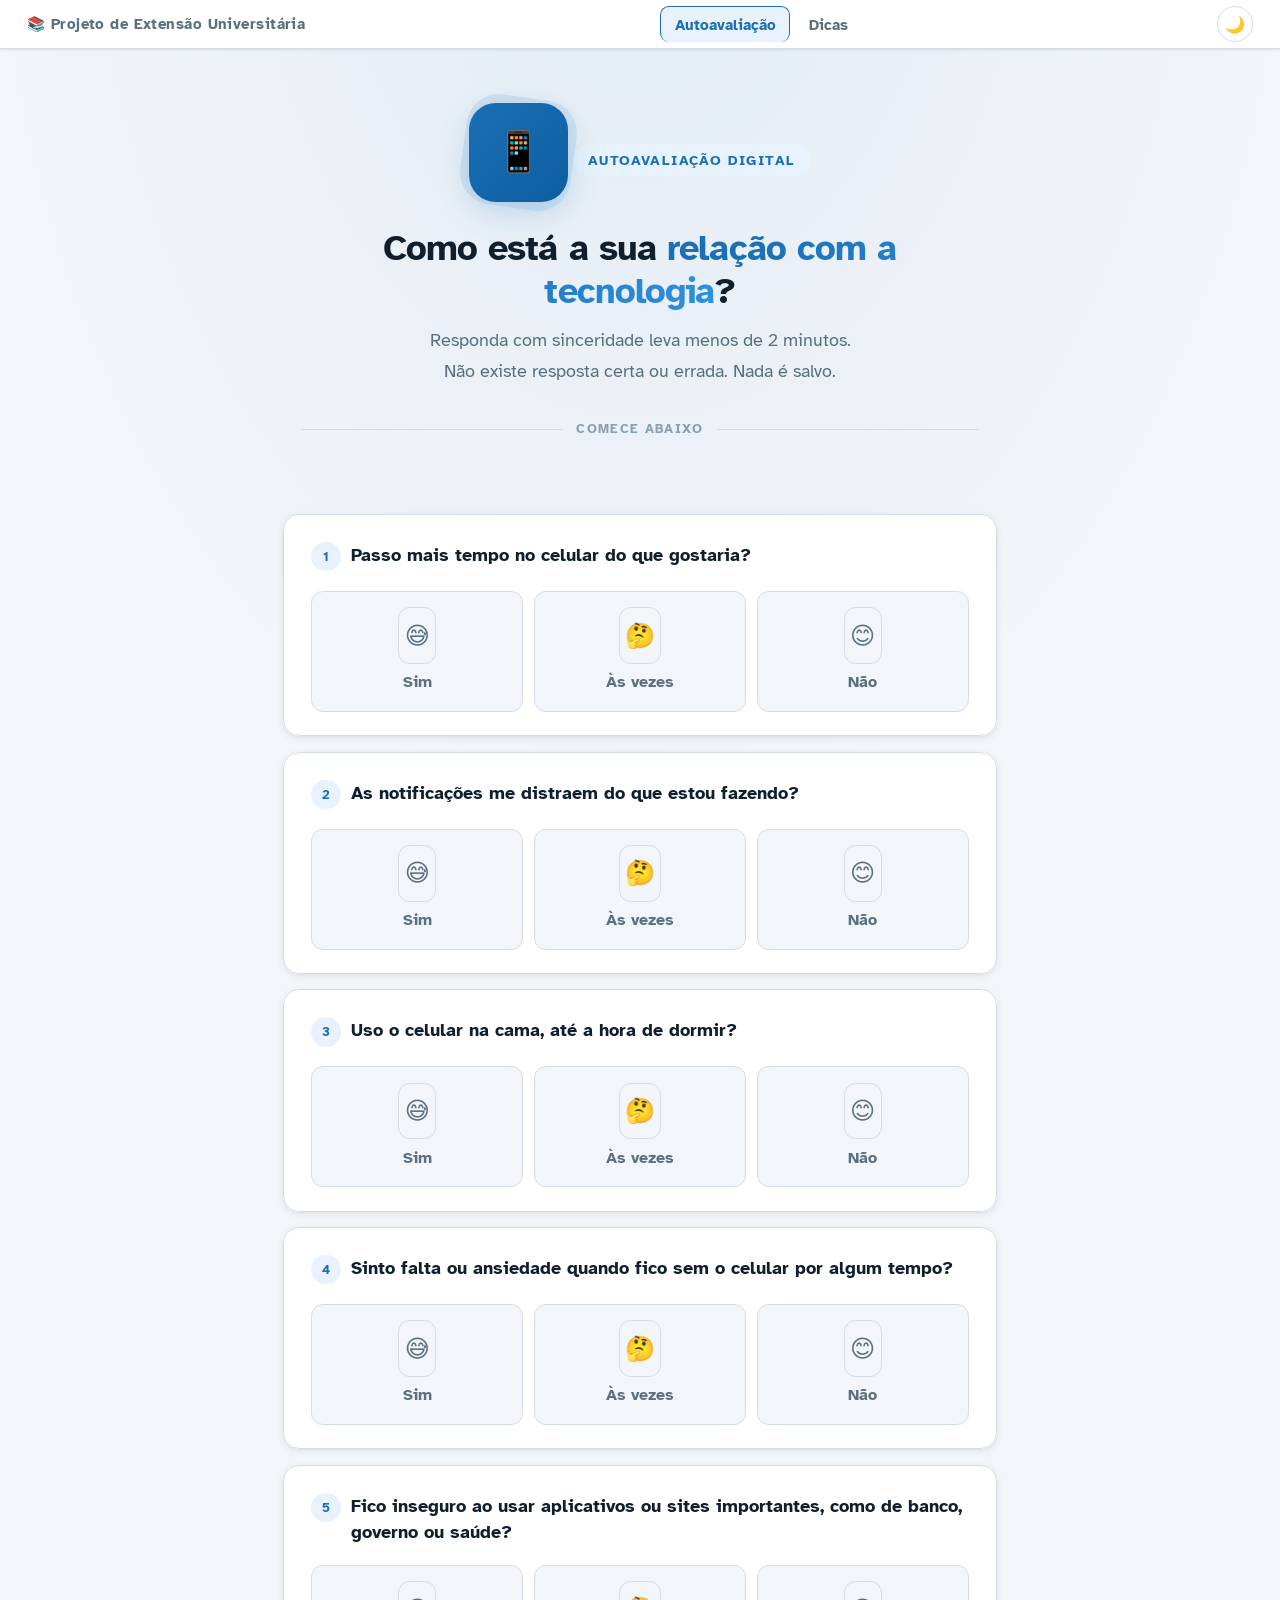
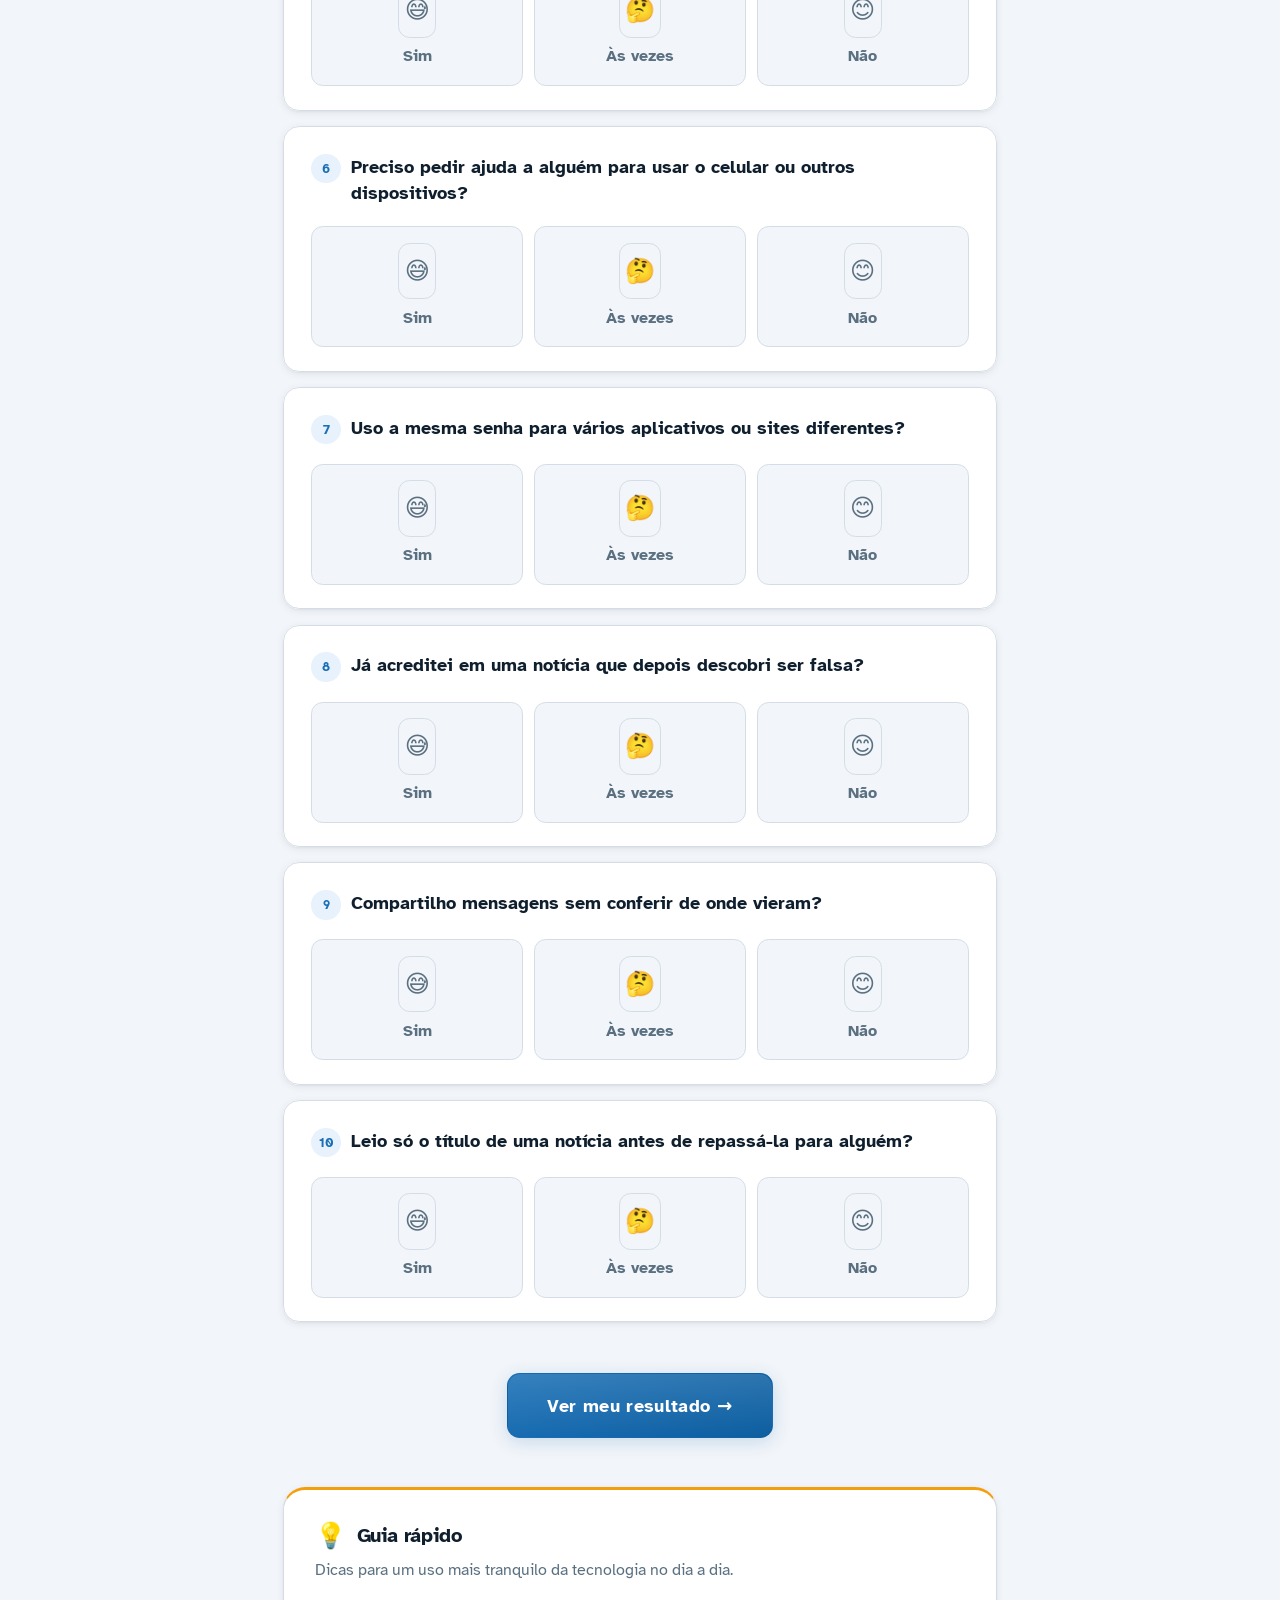
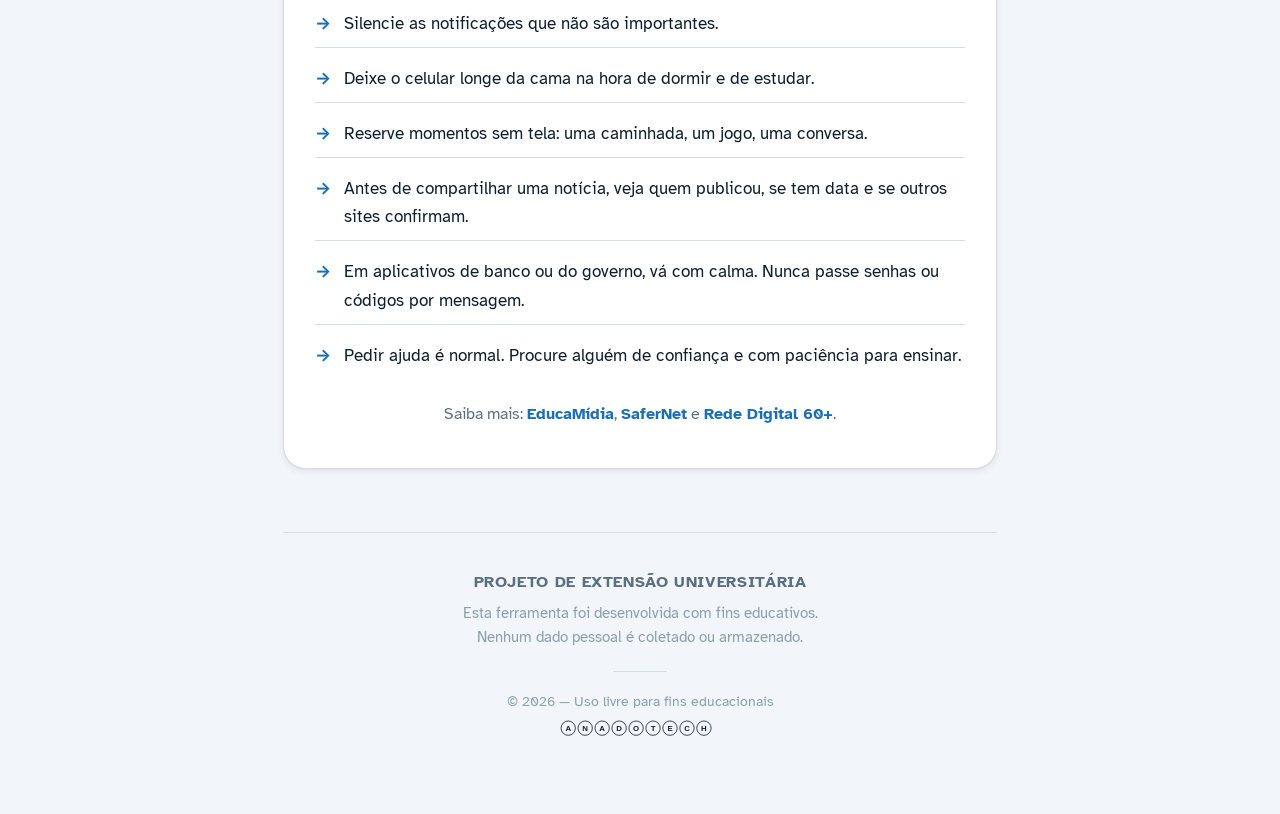
==== autoavalicao.html @ 55331526 "Primeira versão da página de autoavaliação" ====
<!DOCTYPE html>
<html lang="pt-BR">

<head>
  <meta charset="utf-8">
  <meta name="viewport" content="width=device-width, initial-scale=1, viewport-fit=cover">
  <meta name="description"
    content="Autoavaliação rápida sobre sua relação com a tecnologia. Responda em menos de 2 minutos e receba dicas personalizadas.">
  <title>Autoavaliação Digital — Projeto de Extensão</title>

  <!-- Fontes -->
  <link rel="preconnect" href="https://fonts.googleapis.com">
  <link rel="preconnect" href="https://fonts.gstatic.com" crossorigin>
  <link
    href="https://fonts.googleapis.com/css2?family=Atkinson+Hyperlegible:ital,wght@0,400;0,700;1,400&family=Inter:wght@400;500;600&display=swap"
    rel="stylesheet">

  <!-- CSS -->
  <link rel="stylesheet" href="autoavaliacao.css">
</head>

<body>

  <!-- Barra superior institucional -->
  <div class="topbar noprint">
    <span class="topbar-label">📚 Projeto de Extensão Universitária</span>
    <nav class="topbar-nav">
      <a href="autoavalicao.html" class="topbar-link active">Autoavaliação</a>
      <a href="dicas.html" class="topbar-link">Dicas</a>
    </nav>
    <button class="theme-toggle" id="themeToggle" aria-label="Alternar tema escuro/claro" title="Alternar tema">
      <span class="theme-icon">🌙</span>
    </button>
  </div>

  <main>

    <!-- Cabeçalho -->
    <header class="hero noprint">
      <div class="hero-badge" aria-hidden="true">
        <span class="hero-icon">📱</span>
      </div>
      <div class="hero-kicker">Autoavaliação Digital</div>
      <h1>Como está a sua <em>relação com a tecnologia</em>?</h1>
      <p class="lead">
        Responda com sinceridade leva menos de 2 minutos.<br>
        Não existe resposta certa ou errada. Nada é salvo.
      </p>

      <!-- Barra de progresso do formulário -->
      <div class="progress-wrap noprint" id="progressWrap" hidden>
        <div class="progress-bar-track">
          <div class="progress-bar-fill" id="progressFill"></div>
        </div>
        <span class="progress-label" id="progressLabel">0 de 7 respondidas</span>
      </div>

      <div class="divider" aria-hidden="true">comece abaixo</div>
    </header>

    <!-- O JavaScript monta as perguntas aqui dentro -->
    <form id="f" novalidate></form>

    <p id="aviso" class="note" role="alert" hidden>
      Falta responder alguma pergunta. Ela está marcada logo acima.
    </p>

    <!-- Resultado -->
    <section id="resultado" hidden aria-live="polite">
      <div class="resultado-header">
        <h2>✨ Seu resultado</h2>
        <p class="resultado-subtitulo">Com base nas suas respostas, veja um panorama de cada área abaixo.</p>
      </div>
      <div id="areas"></div>

      <div id="acoes">
        <button class="btn" onclick="window.print()">🖨️ Imprimir / Salvar PDF</button>
        <button class="btn alt" id="refazer">↩ Responder novamente</button>
      </div>
    </section>

    <!-- Guia rápido -->
    <section class="guia">
      <div class="guia-title-row">
        <span class="guia-icon" aria-hidden="true">💡</span>
        <h2>Guia rápido</h2>
      </div>
      <p class="guia-sub">Dicas para um uso mais tranquilo da tecnologia no dia a dia.</p>
      <ul>
        <li>Silencie as notificações que não são importantes.</li>
        <li>Deixe o celular longe da cama na hora de dormir e de estudar.</li>
        <li>Reserve momentos sem tela: uma caminhada, um jogo, uma conversa.</li>
        <li>Antes de compartilhar uma notícia, veja quem publicou, se tem data e se outros sites confirmam.</li>
        <li>Em aplicativos de banco ou do governo, vá com calma. Nunca passe senhas ou códigos por mensagem.</li>
        <li>Pedir ajuda é normal. Procure alguém de confiança e com paciência para ensinar.</li>
      </ul>
      <p class="note">
        Saiba mais:
        <a href="https://educamidia.org.br" target="_blank" rel="noopener noreferrer">EducaMídia</a>,
        <a href="https://safernet.org.br" target="_blank" rel="noopener noreferrer">SaferNet</a>
        e <a href="https://rededigital60mais.org.br" target="_blank" rel="noopener noreferrer">Rede Digital 60+</a>.
      </p>
    </section>

    <!-- Rodapé -->
    <footer class="site-footer">
      <div class="footer-inner">
        <p class="footer-title">Projeto de Extensão Universitária</p>
        <p class="footer-desc">
          Esta ferramenta foi desenvolvida com fins educativos.<br>
          Nenhum dado pessoal é coletado ou armazenado.
        </p>
        <div class="footer-divider"></div>
        <p class="footer-copy">© 2026 — Uso livre para fins educacionais</p>

        <svg xmlns="http://w3.org" viewBox="0 0 490 50" width="100%" height="auto"
          style="max-width: 160px; display: inline-block; vertical-align: middle;">
          <!-- Letra A -->
          <circle cx="25" cy="25" r="22" fill="none" stroke="currentColor" stroke-width="2.5" />
          <text x="25" y="26" font-family="Arial, Helvetica, sans-serif" font-weight="bold" font-size="24px"
            fill="currentColor" text-anchor="middle" dominant-baseline="central">A</text>

          <!-- Letra N -->
          <circle cx="77" cy="25" r="22" fill="none" stroke="currentColor" stroke-width="2.5" />
          <text x="77" y="26" font-family="Arial, Helvetica, sans-serif" font-weight="bold" font-size="24px"
            fill="currentColor" text-anchor="middle" dominant-baseline="central">N</text>

          <!-- Letra A -->
          <circle cx="129" cy="25" r="22" fill="none" stroke="currentColor" stroke-width="2.5" />
          <text x="129" y="26" font-family="Arial, Helvetica, sans-serif" font-weight="bold" font-size="24px"
            fill="currentColor" text-anchor="middle" dominant-baseline="central">A</text>

          <!-- Letra D -->
          <circle cx="181" cy="25" r="22" fill="none" stroke="currentColor" stroke-width="2.5" />
          <text x="181" y="26" font-family="Arial, Helvetica, sans-serif" font-weight="bold" font-size="24px"
            fill="currentColor" text-anchor="middle" dominant-baseline="central">D</text>

          <!-- Letra O -->
          <circle cx="233" cy="25" r="22" fill="none" stroke="currentColor" stroke-width="2.5" />
          <text x="233" y="26" font-family="Arial, Helvetica, sans-serif" font-weight="bold" font-size="24px"
            fill="currentColor" text-anchor="middle" dominant-baseline="central">O</text>

          <!-- Letra T -->
          <circle cx="285" cy="25" r="22" fill="none" stroke="currentColor" stroke-width="2.5" />
          <text x="285" y="26" font-family="Arial, Helvetica, sans-serif" font-weight="bold" font-size="24px"
            fill="currentColor" text-anchor="middle" dominant-baseline="central">T</text>

          <!-- Letra E -->
          <circle cx="337" cy="25" r="22" fill="none" stroke="currentColor" stroke-width="2.5" />
          <text x="337" y="26" font-family="Arial, Helvetica, sans-serif" font-weight="bold" font-size="24px"
            fill="currentColor" text-anchor="middle" dominant-baseline="central">E</text>

          <!-- Letra C -->
          <circle cx="389" cy="25" r="22" fill="none" stroke="currentColor" stroke-width="2.5" />
          <text x="389" y="26" font-family="Arial, Helvetica, sans-serif" font-weight="bold" font-size="24px"
            fill="currentColor" text-anchor="middle" dominant-baseline="central">C</text>

          <!-- Letra H -->
          <circle cx="441" cy="25" r="22" fill="none" stroke="currentColor" stroke-width="2.5" />
          <text x="441" y="26" font-family="Arial, Helvetica, sans-serif" font-weight="bold" font-size="24px"
            fill="currentColor" text-anchor="middle" dominant-baseline="central">H</text>
        </svg>

      </div>
    </footer>

  </main>
  <script src="script.js"></script>
  <script src="theme.js"></script>
</body>

</html>
---- autoavaliacao.css ----
/* =====================================================
   Variáveis e temas
   ===================================================== */
:root {
  /* Paleta principal */
  --bg: #f2f5f9;
  --paper: #ffffff;
  --ink: #0f1f2e;
  --muted: #5a7080;
  --subtle: #8aa0af;
  --brand: #1a6fb5;
  --brand-2: #0d5ea0;
  --brand-light: #e8f2fc;
  --brand-glow: rgba(26, 111, 181, .2);
  --on-brand: #ffffff;
  --line: #d4dde6;
  --accent: #f59e0b;
  --accent-soft: #fef3c7;

  /* Status */
  --ok: #057a55;
  --okbg: #d1fae5;
  --mid: #b45309;
  --midbg: #fef3c7;
  --hi: #b91c1c;
  --hibg: #fee2e2;

  /* Sombras */
  --shadow-xs: 0 1px 3px rgba(0, 0, 0, .06), 0 1px 2px rgba(0, 0, 0, .04);
  --shadow-sm: 0 2px 8px rgba(0, 0, 0, .07), 0 1px 3px rgba(0, 0, 0, .05);
  --shadow-md: 0 6px 24px rgba(0, 0, 0, .09), 0 2px 6px rgba(0, 0, 0, .06);
  --shadow-lg: 0 12px 40px rgba(0, 0, 0, .11), 0 4px 12px rgba(0, 0, 0, .07);

  /* Formas */
  --radius-sm: 0.5rem;
  --radius: 0.9rem;
  --radius-lg: 1.25rem;

  /* Topbar */
  --topbar-h: 2.75rem;

  box-sizing: border-box;
  padding-top: env(safe-area-inset-top, 0px);
  padding-bottom: env(safe-area-inset-bottom, 0px);
}

/* ── Modo escuro automático ── */
@media (prefers-color-scheme: dark) {
  :root:not([data-theme="light"]) {
    --bg: #0c1a25;
    --paper: #132030;
    --ink: #dce8f0;
    --muted: #7fa0b5;
    --subtle: #4e6d80;
    --brand: #4aa8f0;
    --brand-2: #2e90e0;
    --brand-light: #0d2a40;
    --brand-glow: rgba(74, 168, 240, .18);
    --on-brand: #05101a;
    --line: #1e3348;
    --accent: #f59e0b;
    --accent-soft: #451a03;
    --ok: #6ee7b7;
    --okbg: #064e3b;
    --mid: #fde68a;
    --midbg: #78350f;
    --hi: #fca5a5;
    --hibg: #7f1d1d;
    --shadow-xs: 0 1px 3px rgba(0, 0, 0, .25);
    --shadow-sm: 0 2px 8px rgba(0, 0, 0, .3), 0 1px 3px rgba(0, 0, 0, .2);
    --shadow-md: 0 6px 24px rgba(0, 0, 0, .35), 0 2px 6px rgba(0, 0, 0, .25);
    --shadow-lg: 0 12px 40px rgba(0, 0, 0, .4), 0 4px 12px rgba(0, 0, 0, .3);
  }
}

/* ── Modo escuro forçado ── */
[data-theme="dark"] {
  --bg: #0c1a25;
  --paper: #132030;
  --ink: #dce8f0;
  --muted: #7fa0b5;
  --subtle: #4e6d80;
  --brand: #4aa8f0;
  --brand-2: #2e90e0;
  --brand-light: #0d2a40;
  --brand-glow: rgba(74, 168, 240, .18);
  --on-brand: #05101a;
  --line: #1e3348;
  --accent: #f59e0b;
  --accent-soft: #451a03;
  --ok: #6ee7b7;
  --okbg: #064e3b;
  --mid: #fde68a;
  --midbg: #78350f;
  --hi: #fca5a5;
  --hibg: #7f1d1d;
  --shadow-xs: 0 1px 3px rgba(0, 0, 0, .25);
  --shadow-sm: 0 2px 8px rgba(0, 0, 0, .3), 0 1px 3px rgba(0, 0, 0, .2);
  --shadow-md: 0 6px 24px rgba(0, 0, 0, .35), 0 2px 6px rgba(0, 0, 0, .25);
  --shadow-lg: 0 12px 40px rgba(0, 0, 0, .4), 0 4px 12px rgba(0, 0, 0, .3);
}

*,
*::before,
*::after {
  box-sizing: inherit;
}

/* Garante que o atributo hidden funcione mesmo com display definido no CSS */
[hidden] {
  display: none !important;
}

/* =====================================================
   Base
   ===================================================== */
html {
  font-size: 112%;
  scroll-behavior: smooth;
  scroll-padding-top: calc(var(--topbar-h) + 1rem);
}

body {
  margin: 0;
  min-height: 100dvh;
  background: var(--bg);
  background-image:
    radial-gradient(ellipse 80% 40% at 50% -5%, rgba(26, 111, 181, .08) 0%, transparent 65%);
  color: var(--ink);
  font-family: "Atkinson Hyperlegible", "Inter", system-ui, -apple-system, "Segoe UI", sans-serif;
  line-height: 1.65;
  -webkit-font-smoothing: antialiased;
}

/* =====================================================
   Barra superior institucional
   ===================================================== */
.topbar {
  position: sticky;
  top: 0;
  z-index: 100;
  height: var(--topbar-h);
  background: var(--paper);
  border-bottom: 1px solid var(--line);
  box-shadow: var(--shadow-xs);
  display: flex;
  align-items: center;
  justify-content: space-between;
  padding: 0 1.5rem;
  backdrop-filter: blur(8px);
  -webkit-backdrop-filter: blur(8px);
}

.topbar-label {
  font-size: 0.82rem;
  font-weight: 600;
  color: var(--muted);
  letter-spacing: .03em;
}

/* ── Navegação entre páginas ── */
.topbar-nav {
  display: flex;
  align-items: center;
  gap: 0.25rem;
}

.topbar-link {
  font-size: 0.82rem;
  font-weight: 600;
  color: var(--muted);
  text-decoration: none;
  padding: 0.3rem 0.75rem;
  border-radius: var(--radius-sm);
  border: 1.5px solid transparent;
  transition: color .18s, background .18s, border-color .18s;
  border-bottom: none;
}

.topbar-link:hover {
  color: var(--brand);
  background: var(--brand-light);
  border-bottom: none;
}

.topbar-link.active {
  color: var(--brand);
  background: var(--brand-light);
  border-color: var(--brand);
}

.theme-toggle {
  background: none;
  border: 1.5px solid var(--line);
  border-radius: 50%;
  width: 2rem;
  height: 2rem;
  display: flex;
  align-items: center;
  justify-content: center;
  cursor: pointer;
  font-size: 0.9rem;
  transition: border-color .2s, background .2s;
  padding: 0;
  line-height: 1;
}

.theme-toggle:hover {
  border-color: var(--brand);
  background: var(--brand-light);
}

/* =====================================================
   Layout principal
   ===================================================== */
main {
  max-width: 42rem;
  margin: 0 auto;
  padding: 0 1.1rem 4rem;
}

/* =====================================================
   Hero / cabeçalho
   ===================================================== */
.hero {
  text-align: center;
  padding: 3rem 1rem 2.5rem;
  position: relative;
}

/* Anel decorativo atrás do ícone */
.hero-badge {
  position: relative;
  display: inline-flex;
  align-items: center;
  justify-content: center;
  width: 5.5rem;
  height: 5.5rem;
  margin-bottom: 1.4rem;
}

.hero-badge::before {
  content: "";
  position: absolute;
  inset: 0;
  border-radius: 1.6rem;
  background: linear-gradient(135deg, var(--brand) 0%, #2e90e0 100%);
  opacity: .12;
  transform: rotate(8deg) scale(1.12);
}

.hero-icon {
  display: inline-flex;
  align-items: center;
  justify-content: center;
  width: 5.5rem;
  height: 5.5rem;
  border-radius: 1.5rem;
  background: linear-gradient(135deg, var(--brand) 0%, var(--brand-2) 100%);
  box-shadow: 0 10px 32px var(--brand-glow);
  font-size: 2.2rem;
  animation: float 5s ease-in-out infinite;
  position: relative;
  z-index: 1;
}

@keyframes float {

  0%,
  100% {
    transform: translateY(0) rotate(0deg);
  }

  50% {
    transform: translateY(-7px) rotate(-3deg);
  }
}

.hero-kicker {
  display: inline-block;
  font-size: 0.78rem;
  font-weight: 700;
  letter-spacing: .1em;
  text-transform: uppercase;
  color: var(--brand);
  background: var(--brand-light);
  padding: 0.25rem 0.85rem;
  border-radius: 99px;
  margin-bottom: 1rem;
}

h1 {
  font-size: 2rem;
  line-height: 1.2;
  margin: 0 0 0.7rem;
  letter-spacing: -0.025em;
  font-weight: 700;
}

h1 em {
  font-style: normal;
  background: linear-gradient(90deg, var(--brand) 20%, #2e90e0 100%);
  -webkit-background-clip: text;
  -webkit-text-fill-color: transparent;
  background-clip: text;
}

.lead {
  color: var(--muted);
  max-width: 30rem;
  margin: 0 auto;
  font-size: 1rem;
  line-height: 1.7;
}

/* ── Barra de progresso do form ── */
.progress-wrap {
  margin: 1.6rem auto 0;
  max-width: 22rem;
  text-align: left;
}

.progress-bar-track {
  height: 5px;
  background: var(--line);
  border-radius: 99px;
  overflow: hidden;
  margin-bottom: 0.4rem;
}

.progress-bar-fill {
  height: 100%;
  background: linear-gradient(90deg, var(--brand) 0%, #2e90e0 100%);
  border-radius: 99px;
  transition: width .35s cubic-bezier(.4, 0, .2, 1);
  width: 0%;
}

.progress-label {
  font-size: 0.8rem;
  color: var(--subtle);
  font-weight: 600;
}

/* Linha divisória decorativa */
.divider {
  display: flex;
  align-items: center;
  gap: 0.75rem;
  margin: 1.8rem 0 0;
  color: var(--subtle);
  font-size: 0.75rem;
  letter-spacing: .1em;
  text-transform: uppercase;
  font-weight: 600;
}

.divider::before,
.divider::after {
  content: "";
  flex: 1;
  height: 1px;
  background: var(--line);
}

/* =====================================================
   Perguntas / Formulário
   ===================================================== */
#f {
  display: flex;
  flex-direction: column;
  gap: 0.85rem;
  margin-top: 1.6rem;
}

fieldset {
  border: 0;
  margin: 0;
  padding: 0;
  background: var(--paper);
  border-radius: var(--radius);
  box-shadow: var(--shadow-sm);
  padding: 1.5rem 1.5rem 1.3rem;
  border: 1px solid var(--line);
  transition: box-shadow .2s, transform .2s, border-color .2s;
  animation: slideUp .38s cubic-bezier(.22, 1, .36, 1) both;
}

fieldset:hover {
  box-shadow: var(--shadow-md);
  transform: translateY(-2px);
  border-color: var(--brand);
}

/* Campo com erro */
fieldset.error {
  border-color: var(--hi);
  box-shadow: 0 0 0 3px rgba(185, 28, 28, .12);
}

/* stagger animation */
fieldset:nth-child(1) {
  animation-delay: .04s;
}

fieldset:nth-child(2) {
  animation-delay: .08s;
}

fieldset:nth-child(3) {
  animation-delay: .13s;
}

fieldset:nth-child(4) {
  animation-delay: .18s;
}

fieldset:nth-child(5) {
  animation-delay: .23s;
}

fieldset:nth-child(6) {
  animation-delay: .28s;
}

fieldset:nth-child(7) {
  animation-delay: .33s;
}

@keyframes slideUp {
  from {
    opacity: 0;
    transform: translateY(18px);
  }

  to {
    opacity: 1;
    transform: translateY(0);
  }
}

/* badge de número */
.q-num {
  display: inline-flex;
  align-items: center;
  justify-content: center;
  min-width: 1.65rem;
  height: 1.65rem;
  border-radius: 50%;
  background: var(--brand-light);
  color: var(--brand);
  font-size: 0.75rem;
  font-weight: 700;
  margin-right: 0.55rem;
  flex-shrink: 0;
  letter-spacing: 0;
}

legend {
  font-weight: 700;
  font-size: 1.02rem;
  line-height: 1.45;
  padding: 0 0 1.1rem;
  float: left;
  width: 100%;
  display: flex;
  align-items: flex-start;
  color: var(--ink);
}

/* =====================================================
   Opções de resposta
   ===================================================== */
.opts {
  clear: both;
  display: grid;
  grid-template-columns: repeat(3, 1fr);
  gap: 0.6rem;
}

.opts label {
  position: relative;
  flex: 1;
}

.opts input {
  position: absolute;
  opacity: 0;
  inset: 0;
  width: 100%;
  height: 100%;
  margin: 0;
  cursor: pointer;
  border-radius: 0.65rem;
}

.opts span {
  display: flex;
  flex-direction: column;
  align-items: center;
  justify-content: center;
  gap: 0.3rem;
  text-align: center;
  padding: 0.85rem 0.3rem;
  border: 1.5px solid var(--line);
  border-radius: 0.65rem;
  background: var(--bg);
  font-size: 0.9rem;
  font-weight: 600;
  color: var(--muted);
  transition: all .18s cubic-bezier(.4, 0, .2, 1);
  user-select: none;
}

.opts span .emoji {
  font-size: 1.35rem;
  line-height: 1;
}

.opts input:hover+span {
  border-color: var(--brand);
  color: var(--ink);
  background: var(--brand-light);
  transform: translateY(-2px);
  box-shadow: 0 4px 14px var(--brand-glow);
}

.opts input:checked+span {
  background: var(--brand);
  color: var(--on-brand);
  border-color: var(--brand);
  box-shadow: 0 5px 16px var(--brand-glow);
  transform: translateY(-2px);
}

.opts input:focus-visible+span {
  outline: 3px solid var(--accent);
  outline-offset: 2px;
}

/* =====================================================
   Botão principal
   ===================================================== */
.submit-wrap {
  margin: 2rem 0 0;
  display: flex;
  justify-content: center;
}

.btn {
  font: inherit;
  font-family: "Atkinson Hyperlegible", system-ui, sans-serif;
  font-weight: 700;
  font-size: 1.02rem;
  padding: 0.9rem 2.2rem;
  border-radius: 0.7rem;
  border: 1.5px solid transparent;
  background: linear-gradient(135deg, var(--brand) 0%, var(--brand-2) 100%);
  color: var(--on-brand);
  cursor: pointer;
  letter-spacing: .02em;
  transition: all .22s cubic-bezier(.4, 0, .2, 1);
  box-shadow: 0 4px 18px var(--brand-glow);
  position: relative;
  overflow: hidden;
  display: inline-flex;
  align-items: center;
  gap: 0.4em;
}

.btn::after {
  content: "";
  position: absolute;
  inset: 0;
  background: linear-gradient(to bottom, rgba(255, 255, 255, .12), transparent);
  border-radius: inherit;
  pointer-events: none;
}

.btn:hover {
  transform: translateY(-2px);
  box-shadow: 0 8px 28px var(--brand-glow);
}

.btn:active {
  transform: translateY(0);
  box-shadow: 0 2px 8px var(--brand-glow);
}

.btn.alt {
  background: transparent;
  color: var(--muted);
  border-color: var(--line);
  box-shadow: none;
}

.btn.alt:hover {
  border-color: var(--brand);
  color: var(--brand);
  background: var(--brand-light);
  box-shadow: none;
}

.btn:focus-visible {
  outline: 3px solid var(--accent);
  outline-offset: 2px;
}

/* =====================================================
   Aviso de campo faltando
   ===================================================== */
#aviso {
  font-size: 0.92rem;
  font-weight: 600;
  color: var(--hi);
  background: var(--hibg);
  border: 1.5px solid rgba(185, 28, 28, .3);
  border-radius: var(--radius-sm);
  padding: 0.8rem 1.1rem;
  margin: 0.75rem 0 0;
  display: flex;
  align-items: center;
  gap: 0.55rem;
  animation: slideUp .3s both;
}

#aviso::before {
  content: "⚠️";
  font-size: 1.05rem;
  flex-shrink: 0;
}

/* =====================================================
   Seção de Resultado
   ===================================================== */
#resultado {
  animation: slideUp .45s cubic-bezier(.22, 1, .36, 1) both;
}

.resultado-header {
  margin: 2.5rem 0 0.25rem;
  padding: 0;
}

.resultado-header h2 {
  font-size: 1.6rem;
  margin: 0 0 0.35rem;
  letter-spacing: -.02em;
}

.resultado-subtitulo {
  font-size: 0.95rem;
  color: var(--muted);
  margin: 0 0 1.2rem;
}

.area {
  border: 1px solid var(--line);
  border-radius: var(--radius);
  padding: 1.4rem 1.5rem;
  margin: 0.8rem 0;
  background: var(--paper);
  box-shadow: var(--shadow-sm);
  transition: box-shadow .2s, transform .2s;
  animation: slideUp .38s cubic-bezier(.22, 1, .36, 1) both;
  position: relative;
  overflow: hidden;
}

.area::before {
  content: "";
  position: absolute;
  top: 0;
  left: 0;
  width: 4px;
  height: 100%;
  background: var(--brand);
  border-radius: 4px 0 0 4px;
}

.area:nth-child(2) {
  animation-delay: .09s;
}

.area:nth-child(3) {
  animation-delay: .18s;
}

.area:hover {
  box-shadow: var(--shadow-md);
  transform: translateY(-2px);
}

.area-header {
  display: flex;
  align-items: flex-start;
  justify-content: space-between;
  gap: 0.75rem;
  flex-wrap: wrap;
  margin-bottom: 0.8rem;
}

.area h3 {
  margin: 0;
  font-size: 1.05rem;
  flex: 1;
  line-height: 1.35;
}

.tag {
  display: inline-flex;
  align-items: center;
  gap: 0.3em;
  padding: 0.22rem 0.8rem;
  border-radius: 99px;
  font-weight: 700;
  font-size: 0.82rem;
  white-space: nowrap;
  letter-spacing: .02em;
}

.n0 {
  background: var(--okbg);
  color: var(--ok);
}

.n1 {
  background: var(--midbg);
  color: var(--mid);
}

.n2 {
  background: var(--hibg);
  color: var(--hi);
}

/* Faixa lateral por nível */
.area.level-0::before {
  background: var(--ok);
}

.area.level-1::before {
  background: var(--mid);
}

.area.level-2::before {
  background: var(--hi);
}

/* Barra de progresso */
.bar-wrap {
  height: 5px;
  background: var(--line);
  border-radius: 99px;
  margin: 0.5rem 0 1rem;
  overflow: hidden;
}

.bar-fill {
  height: 100%;
  border-radius: 99px;
  background: linear-gradient(90deg, var(--brand) 0%, #2e90e0 100%);
  transform-origin: left;
  animation: barGrow .75s cubic-bezier(.4, 0, .2, 1) both;
}

.bar-fill.mid {
  background: linear-gradient(90deg, #f59e0b, #ef4444);
}

.bar-fill.hi {
  background: linear-gradient(90deg, #ef4444, #dc2626);
}

.bar-fill.ok {
  background: linear-gradient(90deg, #10b981, #059669);
}

@keyframes barGrow {
  from {
    transform: scaleX(0);
  }

  to {
    transform: scaleX(1);
  }
}

.area p {
  margin: 0 0 0.5rem;
  font-size: 0.93rem;
  color: var(--muted);
  font-weight: 500;
}

ul {
  padding-left: 1.3rem;
  margin: 0.4rem 0;
}

li {
  margin: 0.45rem 0;
  font-size: 0.95rem;
  color: var(--ink);
}

#acoes {
  display: flex;
  flex-wrap: wrap;
  gap: 0.8rem;
  margin-top: 1.75rem;
}

/* =====================================================
   Guia rápido
   ===================================================== */
.guia {
  background: var(--paper);
  border-radius: var(--radius-lg);
  box-shadow: var(--shadow-sm);
  padding: 1.6rem 1.7rem 1.4rem;
  margin-top: 2.75rem;
  border: 1px solid var(--line);
  border-top: 3px solid var(--accent);
  position: relative;
}

.guia-title-row {
  display: flex;
  align-items: center;
  gap: 0.6rem;
  margin-bottom: 0.3rem;
}

.guia-icon {
  font-size: 1.4rem;
  line-height: 1;
}

.guia h2 {
  font-size: 1.12rem;
  margin: 0;
  color: var(--ink);
  letter-spacing: -.01em;
}

.guia-sub {
  font-size: 0.88rem;
  color: var(--muted);
  margin: 0 0 1rem;
}

.guia ul {
  padding-left: 0;
  margin: 0;
}

.guia li {
  padding: 0.5rem 0 0.5rem 1.6rem;
  border-bottom: 1px solid var(--line);
  font-size: 0.95rem;
  list-style: none;
  position: relative;
  color: var(--ink);
}

.guia li::before {
  content: "→";
  position: absolute;
  left: 0;
  color: var(--brand);
  font-weight: 700;
}

.guia li:last-child {
  border-bottom: 0;
}

/* =====================================================
   Links
   ===================================================== */
a {
  color: var(--brand);
  text-decoration: none;
  font-weight: 600;
  border-bottom: 1.5px solid transparent;
  transition: border-color .18s, color .18s;
}

a:hover {
  border-bottom-color: var(--brand);
}

a:focus-visible {
  outline: 3px solid var(--accent);
  outline-offset: 2px;
  border-radius: 2px;
}

/* =====================================================
   Notas
   ===================================================== */
.note {
  font-size: 0.87rem;
  color: var(--muted);
  text-align: center;
  margin-top: 1.3rem;
}

/* =====================================================
   Rodapé institucional
   ===================================================== */
.site-footer {
  margin-top: 3.5rem;
}

.footer-inner {
  border-top: 1px solid var(--line);
  padding-top: 2rem;
  text-align: center;
}

.footer-title {
  font-size: 0.88rem;
  font-weight: 700;
  color: var(--muted);
  letter-spacing: .04em;
  text-transform: uppercase;
  margin: 0 0 0.4rem;
}

.footer-desc {
  font-size: 0.83rem;
  color: var(--subtle);
  margin: 0 0 1.2rem;
  line-height: 1.6;
}

.footer-divider {
  height: 1px;
  background: var(--line);
  margin: 0 auto 1rem;
  width: 3rem;
  border-radius: 99px;
}

.footer-copy {
  font-size: 0.78rem;
  color: var(--subtle);
  margin: 0;
}


/* =====================================================
   Responsividade — telas pequenas
   ===================================================== */
@media (max-width: 400px) {
  h1 {
    font-size: 1.65rem;
  }

  .topbar-label {
    display: none;
  }

  fieldset {
    padding: 1.2rem 1rem 1rem;
  }

  .opts span {
    font-size: 0.82rem;
    padding: 0.7rem 0.2rem;
  }

  .opts span .emoji {
    font-size: 1.15rem;
  }
}

/* =====================================================
   Impressão
   ===================================================== */
@media print {
  html {
    font-size: 100%;
  }

  body {
    background: #fff;
    color: #000;
    background-image: none;
  }

  .topbar,
  form,
  #acoes,
  .noprint,
  .hero-badge,
  .divider,
  .progress-wrap,
  .theme-toggle {
    display: none !important;
  }

  .area,
  .guia {
    break-inside: avoid;
    border-color: #999 !important;
    background: #fff !important;
    box-shadow: none !important;
  }

  .area::before {
    display: none;
  }

  .tag {
    border: 1px solid #666;
    background: #fff !important;
    color: #000 !important;
  }

  .bar-wrap {
    display: none;
  }

  .site-footer {
    margin-top: 1.5rem;
  }
}
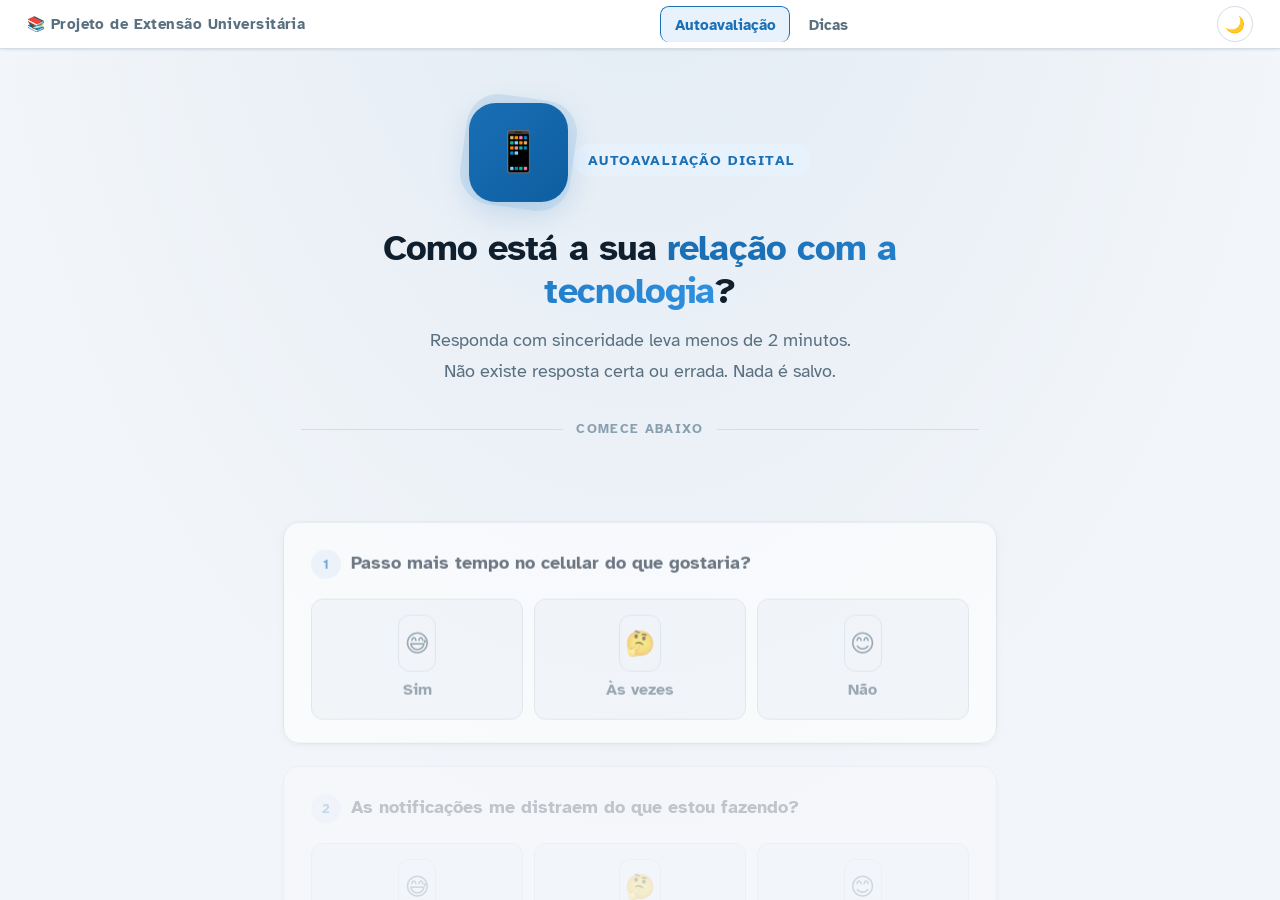
==== commit 16fe6f7c: "Correção de erros no CSS" ====
--- a/autoavalicao.html
+++ b/autoavalicao.html
@@ -1,172 +1,12 @@
 <!DOCTYPE html>
 <html lang="pt-BR">
-
 <head>
   <meta charset="utf-8">
-  <meta name="viewport" content="width=device-width, initial-scale=1, viewport-fit=cover">
-  <meta name="description"
-    content="Autoavaliação rápida sobre sua relação com a tecnologia. Responda em menos de 2 minutos e receba dicas personalizadas.">
-  <title>Autoavaliação Digital — Projeto de Extensão</title>
+  <meta http-equiv="refresh" content="0; url=index.html">
+  <title>Redirecionando...</title>
+</head>
+<body>
+  <p>Redirecionando para a <a href="index.html">Autoavaliação</a>...</p>
+</body>
+</html>
 
-  <!-- Fontes -->
-  <link rel="preconnect" href="https://fonts.googleapis.com">
-  <link rel="preconnect" href="https://fonts.gstatic.com" crossorigin>
-  <link
-    href="https://fonts.googleapis.com/css2?family=Atkinson+Hyperlegible:ital,wght@0,400;0,700;1,400&family=Inter:wght@400;500;600&display=swap"
-    rel="stylesheet">
-
-  <!-- CSS -->
-  <link rel="stylesheet" href="autoavaliacao.css">
-</head>
-
-<body>
-
-  <!-- Barra superior institucional -->
-  <div class="topbar noprint">
-    <span class="topbar-label">📚 Projeto de Extensão Universitária</span>
-    <nav class="topbar-nav">
-      <a href="autoavalicao.html" class="topbar-link active">Autoavaliação</a>
-      <a href="dicas.html" class="topbar-link">Dicas</a>
-    </nav>
-    <button class="theme-toggle" id="themeToggle" aria-label="Alternar tema escuro/claro" title="Alternar tema">
-      <span class="theme-icon">🌙</span>
-    </button>
-  </div>
-
-  <main>
-
-    <!-- Cabeçalho -->
-    <header class="hero noprint">
-      <div class="hero-badge" aria-hidden="true">
-        <span class="hero-icon">📱</span>
-      </div>
-      <div class="hero-kicker">Autoavaliação Digital</div>
-      <h1>Como está a sua <em>relação com a tecnologia</em>?</h1>
-      <p class="lead">
-        Responda com sinceridade leva menos de 2 minutos.<br>
-        Não existe resposta certa ou errada. Nada é salvo.
-      </p>
-
-      <!-- Barra de progresso do formulário -->
-      <div class="progress-wrap noprint" id="progressWrap" hidden>
-        <div class="progress-bar-track">
-          <div class="progress-bar-fill" id="progressFill"></div>
-        </div>
-        <span class="progress-label" id="progressLabel">0 de 7 respondidas</span>
-      </div>
-
-      <div class="divider" aria-hidden="true">comece abaixo</div>
-    </header>
-
-    <!-- O JavaScript monta as perguntas aqui dentro -->
-    <form id="f" novalidate></form>
-
-    <p id="aviso" class="note" role="alert" hidden>
-      Falta responder alguma pergunta. Ela está marcada logo acima.
-    </p>
-
-    <!-- Resultado -->
-    <section id="resultado" hidden aria-live="polite">
-      <div class="resultado-header">
-        <h2>✨ Seu resultado</h2>
-        <p class="resultado-subtitulo">Com base nas suas respostas, veja um panorama de cada área abaixo.</p>
-      </div>
-      <div id="areas"></div>
-
-      <div id="acoes">
-        <button class="btn" onclick="window.print()">🖨️ Imprimir / Salvar PDF</button>
-        <button class="btn alt" id="refazer">↩ Responder novamente</button>
-      </div>
-    </section>
-
-    <!-- Guia rápido -->
-    <section class="guia">
-      <div class="guia-title-row">
-        <span class="guia-icon" aria-hidden="true">💡</span>
-        <h2>Guia rápido</h2>
-      </div>
-      <p class="guia-sub">Dicas para um uso mais tranquilo da tecnologia no dia a dia.</p>
-      <ul>
-        <li>Silencie as notificações que não são importantes.</li>
-        <li>Deixe o celular longe da cama na hora de dormir e de estudar.</li>
-        <li>Reserve momentos sem tela: uma caminhada, um jogo, uma conversa.</li>
-        <li>Antes de compartilhar uma notícia, veja quem publicou, se tem data e se outros sites confirmam.</li>
-        <li>Em aplicativos de banco ou do governo, vá com calma. Nunca passe senhas ou códigos por mensagem.</li>
-        <li>Pedir ajuda é normal. Procure alguém de confiança e com paciência para ensinar.</li>
-      </ul>
-      <p class="note">
-        Saiba mais:
-        <a href="https://educamidia.org.br" target="_blank" rel="noopener noreferrer">EducaMídia</a>,
-        <a href="https://safernet.org.br" target="_blank" rel="noopener noreferrer">SaferNet</a>
-        e <a href="https://rededigital60mais.org.br" target="_blank" rel="noopener noreferrer">Rede Digital 60+</a>.
-      </p>
-    </section>
-
-    <!-- Rodapé -->
-    <footer class="site-footer">
-      <div class="footer-inner">
-        <p class="footer-title">Projeto de Extensão Universitária</p>
-        <p class="footer-desc">
-          Esta ferramenta foi desenvolvida com fins educativos.<br>
-          Nenhum dado pessoal é coletado ou armazenado.
-        </p>
-        <div class="footer-divider"></div>
-        <p class="footer-copy">© 2026 — Uso livre para fins educacionais</p>
-
-        <svg xmlns="http://w3.org" viewBox="0 0 490 50" width="100%" height="auto"
-          style="max-width: 160px; display: inline-block; vertical-align: middle;">
-          <!-- Letra A -->
-          <circle cx="25" cy="25" r="22" fill="none" stroke="currentColor" stroke-width="2.5" />
-          <text x="25" y="26" font-family="Arial, Helvetica, sans-serif" font-weight="bold" font-size="24px"
-            fill="currentColor" text-anchor="middle" dominant-baseline="central">A</text>
-
-          <!-- Letra N -->
-          <circle cx="77" cy="25" r="22" fill="none" stroke="currentColor" stroke-width="2.5" />
-          <text x="77" y="26" font-family="Arial, Helvetica, sans-serif" font-weight="bold" font-size="24px"
-            fill="currentColor" text-anchor="middle" dominant-baseline="central">N</text>
-
-          <!-- Letra A -->
-          <circle cx="129" cy="25" r="22" fill="none" stroke="currentColor" stroke-width="2.5" />
-          <text x="129" y="26" font-family="Arial, Helvetica, sans-serif" font-weight="bold" font-size="24px"
-            fill="currentColor" text-anchor="middle" dominant-baseline="central">A</text>
-
-          <!-- Letra D -->
-          <circle cx="181" cy="25" r="22" fill="none" stroke="currentColor" stroke-width="2.5" />
-          <text x="181" y="26" font-family="Arial, Helvetica, sans-serif" font-weight="bold" font-size="24px"
-            fill="currentColor" text-anchor="middle" dominant-baseline="central">D</text>
-
-          <!-- Letra O -->
-          <circle cx="233" cy="25" r="22" fill="none" stroke="currentColor" stroke-width="2.5" />
-          <text x="233" y="26" font-family="Arial, Helvetica, sans-serif" font-weight="bold" font-size="24px"
-            fill="currentColor" text-anchor="middle" dominant-baseline="central">O</text>
-
-          <!-- Letra T -->
-          <circle cx="285" cy="25" r="22" fill="none" stroke="currentColor" stroke-width="2.5" />
-          <text x="285" y="26" font-family="Arial, Helvetica, sans-serif" font-weight="bold" font-size="24px"
-            fill="currentColor" text-anchor="middle" dominant-baseline="central">T</text>
-
-          <!-- Letra E -->
-          <circle cx="337" cy="25" r="22" fill="none" stroke="currentColor" stroke-width="2.5" />
-          <text x="337" y="26" font-family="Arial, Helvetica, sans-serif" font-weight="bold" font-size="24px"
-            fill="currentColor" text-anchor="middle" dominant-baseline="central">E</text>
-
-          <!-- Letra C -->
-          <circle cx="389" cy="25" r="22" fill="none" stroke="currentColor" stroke-width="2.5" />
-          <text x="389" y="26" font-family="Arial, Helvetica, sans-serif" font-weight="bold" font-size="24px"
-            fill="currentColor" text-anchor="middle" dominant-baseline="central">C</text>
-
-          <!-- Letra H -->
-          <circle cx="441" cy="25" r="22" fill="none" stroke="currentColor" stroke-width="2.5" />
-          <text x="441" y="26" font-family="Arial, Helvetica, sans-serif" font-weight="bold" font-size="24px"
-            fill="currentColor" text-anchor="middle" dominant-baseline="central">H</text>
-        </svg>
-
-      </div>
-    </footer>
-
-  </main>
-  <script src="script.js"></script>
-  <script src="theme.js"></script>
-</body>
-
-</html>
